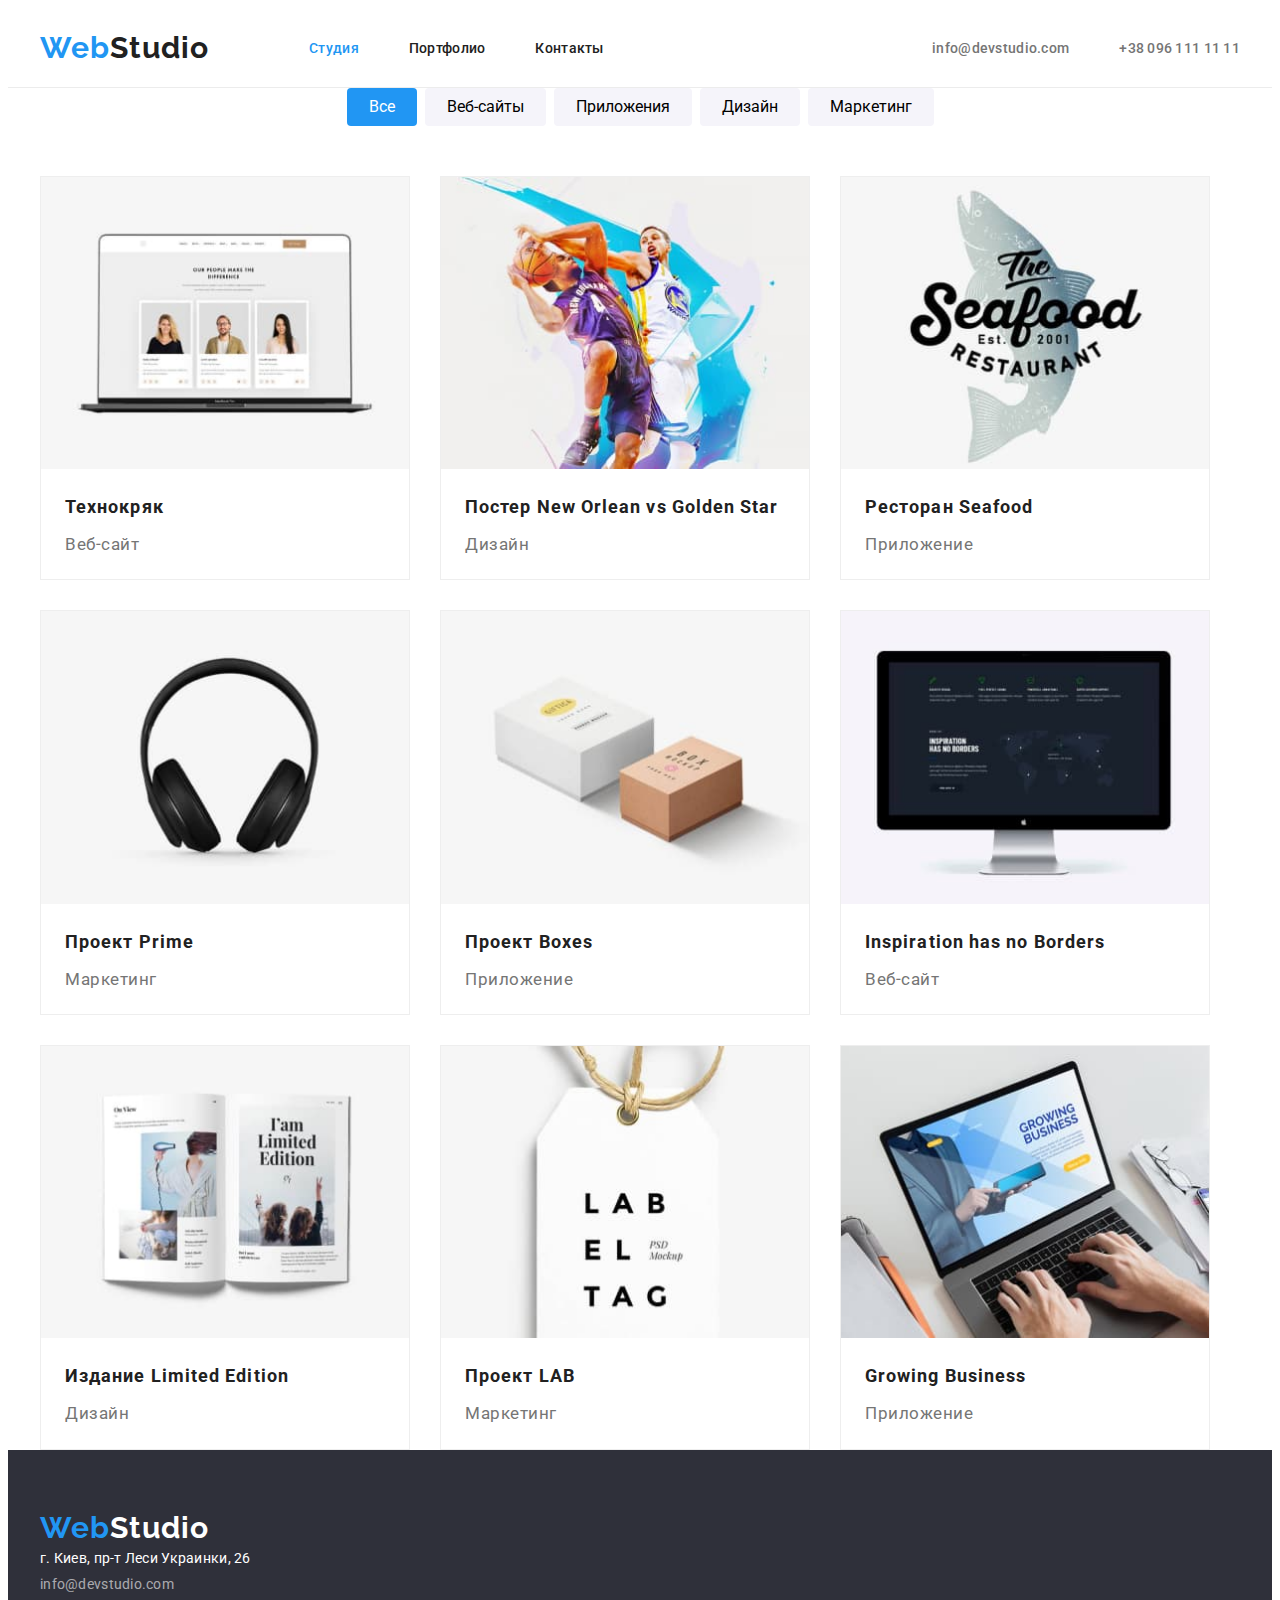
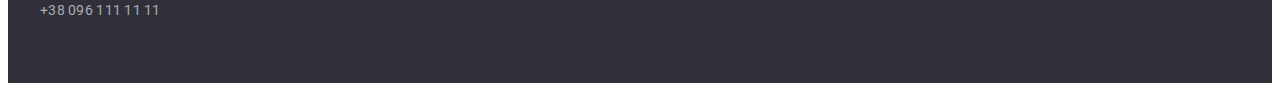
==== portfolio.html @ 48fd92da "Initial commit" ====
<!DOCTYPE html>
<html lang="ru">
  <head>
    <meta charset="UTF-8" />
    <meta http-equiv="X-UA-Compatible" content="IE=edge" />
    <meta name="viewport" content="width=device-width, initial-scale=1.0" />
    <title>GoIT-HomeWork-03</title>

    <link rel="preconnect" href="https://fonts.googleapis.com" />
    <link rel="preconnect" href="https://fonts.gstatic.com" crossorigin />
    <link
      href="https://fonts.googleapis.com/css2?family=Raleway:wght@700&family=Roboto:wght@400;500;700;900&display=swap"
      rel="stylesheet"
    />
    <link rel="stylesheet" href="./css/style.css" />
  </head>

  <body>
    <header class="header">
      <div class="wrapper header-wrapper">
        <nav class="header-navigation">
          <a href="./index.html" class="logo"><span>Web</span>Studio</a>
          <ul class="header-menu">
            <li><a class="header-menu-link active" href="./index.html">Студия</a></li>
            <li><a class="header-menu-link" href="./portfolio.html">Портфолио</a></li>
            <li><a class="header-menu-link" href="#">Контакты</a></li>
          </ul>
        </nav>
        <ul class="header-contacts">
          <li><a class="header-contacts-link" href="mailto:info@devstudio.com">info@devstudio.com</a></li>
          <li><a class="header-contacts-link" href="tel:+380961111111">+38 096 111 11 11</a></li>
        </ul>
      </div>
    </header>
    <main>
      <section class="portfolio">
        <div class="wrapper">
          <ul class="filter">
            <li class="filter-item">
              <button type="button" class="filter-btn current">Все</button>
            </li>
            <li class="filter-item">
              <button type="button" class="filter-btn">Веб-сайты</button>
            </li>
            <li class="filter-item">
              <button type="button" class="filter-btn">Приложения</button>
            </li>
            <li class="filter-item">
              <button type="button" class="filter-btn">Дизайн</button>
            </li>
            <li class="filter-item">
              <button type="button" class="filter-btn">Маркетинг</button>
            </li>
          </ul>

          <ul class="content">
            <li class="content-item">
              <a href="#" class="content-link">
                <img src="./images/web.jpg" alt="технокряк" width="368" />
                <h3>Технокряк</h3>
                <p>Веб-сайт</p>
              </a>
            </li>
            <li class="content-item">
              <a href="#" class="content-link">
                <img src="./images/design.jpg" alt="Постер New Orlean vs Golden Star" width="368" />
                <h3>Постер New Orlean vs Golden Star</h3>
                <p>Дизайн</p>
              </a>
            </li>
            <li class="content-item">
              <a href="#" class="content-link">
                <img src="./images/app.jpg" alt="Ресторан Seafood" width="368" />
                <h3>Ресторан Seafood</h3>
                <p>Приложение</p>
              </a>
            </li>
            <li class="content-item">
              <a href="#" class="content-link">
                <img src="./images/marketing.jpg" alt="Проект Prime" width="368" />
                <h3>Проект Prime</h3>
                <p>Маркетинг</p>
              </a>
            </li>
            <li class="content-item">
              <a href="#" class="content-link">
                <img src="./images/app2.jpg" alt="Проект Boxes" width="368" />
                <h3>Проект Boxes</h3>
                <p>Приложение</p>
              </a>
            </li>
            <li class="content-item">
              <a href="#" class="content-link">
                <img src="./images/web2.jpg" alt="Inspiration has no Borders" width="368" />
                <h3>Inspiration has no Borders</h3>
                <p>Веб-сайт</p>
              </a>
            </li>
            <li class="content-item">
              <a href="#" class="content-link">
                <img src="./images/design2.jpg" alt="Издание Limited Edition" width="368" />
                <h3>Издание Limited Edition</h3>
                <p>Дизайн</p>
              </a>
            </li>
            <li class="content-item">
              <a href="#" class="content-link">
                <img src="./images/marketing2.jpg" alt="Проект LAB" width="368" />
                <h3>Проект LAB</h3>
                <p>Маркетинг</p>
              </a>
            </li>
            <li class="content-item">
              <a href="#" class="content-link">
                <img src="./images/app3.jpg" alt="Growing Business" width="368" />
                <h3>Growing Business</h3>
                <p>Приложение</p>
              </a>
            </li>
          </ul>
        </div>
      </section>
    </main>
    <footer class="footer">
      <div class="wrapper footer-wrapper">
        <a href="./portfolio.html" class="footer-logo logo"><span>Web</span>Studio</a>
        <address class="footer-address">
          <ul class="footer-list">
            <li>
              <a
                class="footer-address_color"
                href="https://goo.gl/maps/piqngm7oDQpEDh6u6"
                target="_blank"
                rel="noopener nofollow noreferrer"
                >г. Киев, пр-т Леси Украинки, 26</a
              >
            </li>
            <li>
              <a class="footer-link_color" href="mailto:info@devstudio.com">info@devstudio.com</a>
            </li>
            <li><a class="footer-link_color" href="tel:+380961111111">+38 096 111 11 11</a></li>
          </ul>
        </address>
      </div>
    </footer>
  </body>
</html>
---- css/style.css ----
html {
  box-sizing: border-box;
}
*,
*::after,
*::before {
  box-sizing: inherit;
}
/* Стили для обнуления верхних отступов у элементов */
h1,
h2,
h3,
h4,
h5,
h6,
p {
  margin-top: 0;
}
/* Класс для обнуления базовых свойств у списков (ul) */
ul {
  list-style: none;
  padding-left: 0;
  margin: 0;
}

li {
  padding: 0;
  margin: 0;
}
/* Класс для обнуления базовых свойств у ссылок */
.link {
  text-decoration: none;
  color: inherit;
}
/* Свойства для корректного отображения картинок */
img {
  display: block;
  max-width: 100%;
  height: auto;
}
/* Свойства для обнуления курсива у address */
address {
  font-style: normal;
}

:root {
  --main-text-color: #212121;
  --second-text-color: #757575;
  --brend-color: #2196f3;
  --light-text-color: #ffffff;
  --dark-bg-color: #2f303a;
  --light-bg-color: #ffffff;
  --grey-bg-color: #f5f4fa;
  --brend-color-hover: #2195f3d0;
  --footer-text-color: rgba(255, 255, 255, 0.6);
}

body {
  background-color: var(--light-bg-color);
  font-family: 'Roboto';
  color: var(--main-text-color);
  font-size: 14px;
  letter-spacing: 0.02em;
}

.section {
  padding-top: 94px;
  padding-bottom: 94px;
}

.wrapper {
  max-width: 1200px;
  height: 100%;
  margin: 0 auto;
}

.section {
  padding-top: 94px;
  padding-bottom: 94px;
}

.header {
  height: 80px;
  border-bottom: 1px solid #ececec;
}

.header-wrapper {
  display: flex;
  justify-content: space-between;
  align-items: center;
}

.header-navigation,
.header-menu,
.header-contacts {
  display: flex;
}

.header-menu > li,
.header-contacts > li {
  display: flex;
  list-style: none;
  align-items: center;
}

.header-menu-link,
.header-contacts-link {
  color: var(--main-text-color);
  text-decoration: none;
  font-weight: 500;
  margin-left: 50px;
  transition: all 0.3s;
}

.header-contacts-link {
  color: var(--second-text-color);
}

.header-menu-link:hover,
.header-menu-link:focus,
.header-contacts-link:hover,
.header-contacts-link:focus,
.header-menu-link:active {
  color: var(--brend-color);
}

.logo {
  text-decoration: none;
  color: var(--main-text-color);
  font-family: 'Raleway';
  font-style: normal;
  font-weight: 700;
  font-size: 2.16em;
  letter-spacing: 0.03em;
  margin-right: 50px;
}

.logo > span {
  color: var(--brend-color);
}

.active {
  color: var(--brend-color);
}

.home {
  background-color: var(--dark-bg-color);
  height: 600px;
  text-align: center;
}

.home-title {
  color: var(--light-text-color);
  margin: 0 auto;
  padding-top: 200px;
  width: 696px;
  font-weight: 900;
  font-size: 36px;
  line-height: 1.36;
  letter-spacing: 0.06em;
  text-transform: uppercase;
}

.btn {
  border: none;
  border-radius: 4px;
  background-color: var(--brend-color);
  color: var(--light-text-color);
  font-weight: 700;
  font-size: 16px;
  letter-spacing: 0.06em;
  line-height: 1.8;
  transition: all 0.3s;
  cursor: pointer;
  padding: 10px 32px;
  margin-top: 30px;
}

.btn:hover {
  background-color: var(--brend-color-hover);
}

.visualy-hidden {
  margin: 0;
  position: absolute;
  width: 1px;
  height: 1px;
  margin: -1px;
  border: 0;
  padding: 0;
  white-space: nowrap;
  clip-path: inset(100%);
  clip: rect(0 0 0 0);
  overflow: hidden;
}

.peculiarities-list {
  display: flex;
  justify-content: space-between;
}

.peculiarities-item .peculiarities-item {
  width:270px;
  text-align: left;
}

.peculiarities-title {
  text-transform: uppercase;
  font-size: 14px;
  letter-spacing: 0.03em;
  line-height: 1.19;
}

.peculiarities-text {
  color: var(--second-text-color);
  letter-spacing: 0.03em;
  line-height: 1.7;
}

.section-title {
  font-size: 36px;
  letter-spacing: 0.03em;
  padding-bottom: 50px;
  text-align: center;
  margin-bottom: 0;
}

.business {
  padding-top: 0;
}

.business-list {
  display: flex;
  justify-content: space-between;
}

.team {
  background-color: var(--grey-bg-color);
}

.team-list {
  display: flex;
  justify-content: space-between;
}

.team-list .team-item {
  list-style: none;
  background-color: var(--light-bg-color);
  width: 270px;
  box-shadow: 0px 1px 3px rgba(0, 0, 0, 0.12), 0px 1px 1px rgba(0, 0, 0, 0.14),
    0px 2px 1px rgba(0, 0, 0, 0.2);
  border-radius: 0px 0px 4px 4px;
}

.team-title {
  font-weight: 500;
  font-size: 16px;
  line-height: 1.19;
  text-align: center;
  letter-spacing: 0.03em;
  margin: 30px 0 10px 0;
}

.team-text {
  color: var(--second-text-color);
  font-size: 1.2em;
  line-height: 1.19;
  text-align: center;
  letter-spacing: 0.03em;
  margin-bottom: 30px;
}

.footer {
  background-color: var(--dark-bg-color);
}

.footer-wrapper {
  text-align: left;
  display: flex;
  flex-direction: column;
  padding: 60px 0;
}

.footer-logo {
  color: var(--light-text-color);
}

address {
  font-style: normal;
}

.footer-list {
  padding: 0;
}

.footer-list > li {
  list-style: none;
  padding: 5px 0;
}

.footer-link_color {
  text-decoration: none;
  color: var(--footer-text-color);
  transition: all 0.3s;
}

.footer-link_color:hover,
.footer-link_color:focus {
  color: var(--brend-color);
}

.footer-address_color {
  color: var(--light-text-color);
  text-decoration: none;
  transition: 0.3s;
}



/* ------------------------------------------------------------------ */
/* ---------------------- portfolio styles -------------------------- */
/* ------------------------------------------------------------------ */



.filter {
  display: flex;
  align-items: center;
  justify-content: center;
  padding-bottom: 50px;
}

.filter-item {
  list-style: none;
  margin: 0 4px;
}

.filter-btn {
  font-family: inherit;
  background-color: var(--grey-bg-color);
  border: none;
  border-radius: 4px;
  font-size: 16px;
  line-height: 1.6;
  padding: 6px 22px;
  cursor: pointer;
  transition: all 0.3s;
}

.filter-btn:hover,
.filter-btn:focus,
.filter-btn:active {
  background-color: var(--brend-color);
  color: var(--light-text-color);
}

.current {
  background-color: var(--brend-color);
  color: var(--light-text-color);
}

.content {
  display: flex;
  flex-wrap: wrap;
  gap: 30px;
  padding: 0;
}

.content-item {
  list-style: none;
  border: 1px solid #eeeeee;
}

.content-link {
  text-decoration: none;
  text-align: left;
}

.content-link h3 {
  color: var(--main-text-color);
  font-size: 18px;
  line-height: 2;
  letter-spacing: 0.06em;
  padding: 20px 24px 2px 24px;
  margin: 0;
}

.content-link p {
  letter-spacing: 0.03em;
  font-size: 1.2em;
  line-height: 1.8;
  padding: 2px 24px 20px 24px;
  margin: 0;
  color: var(--second-text-color);
}
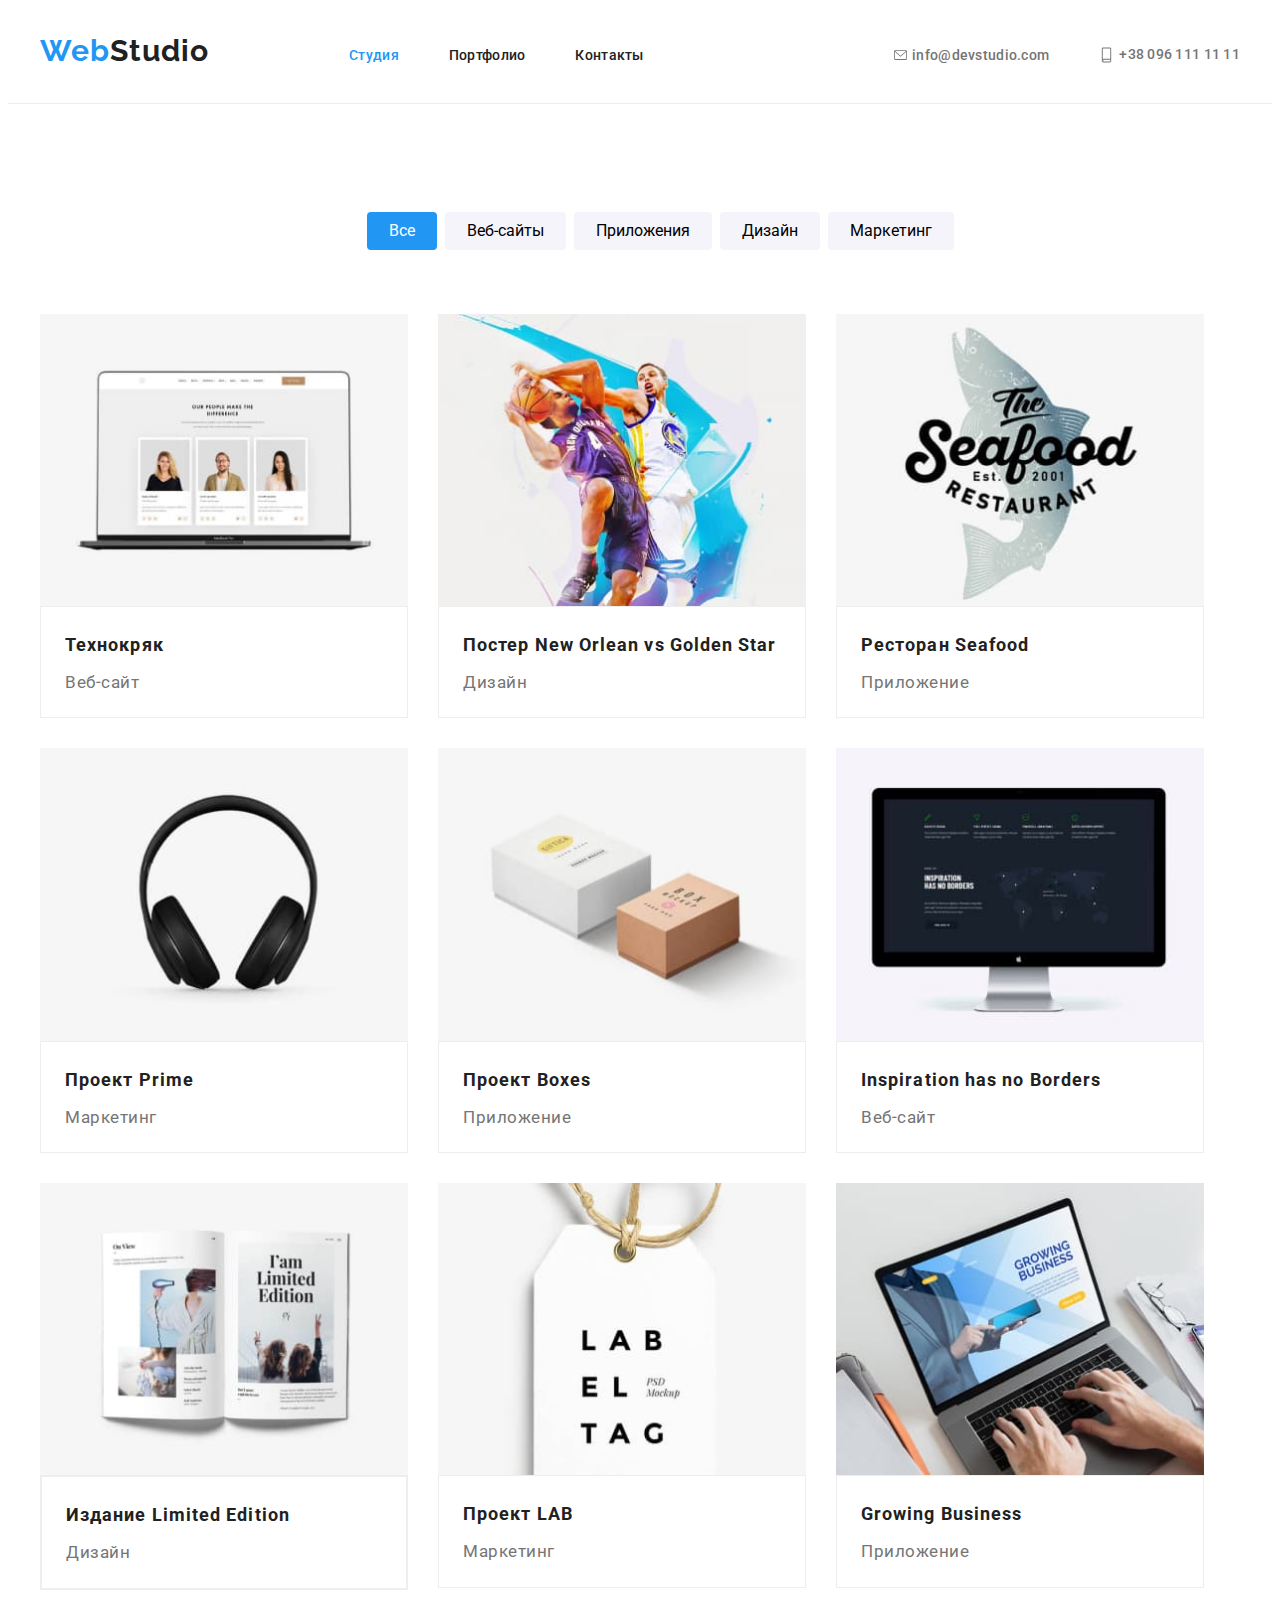
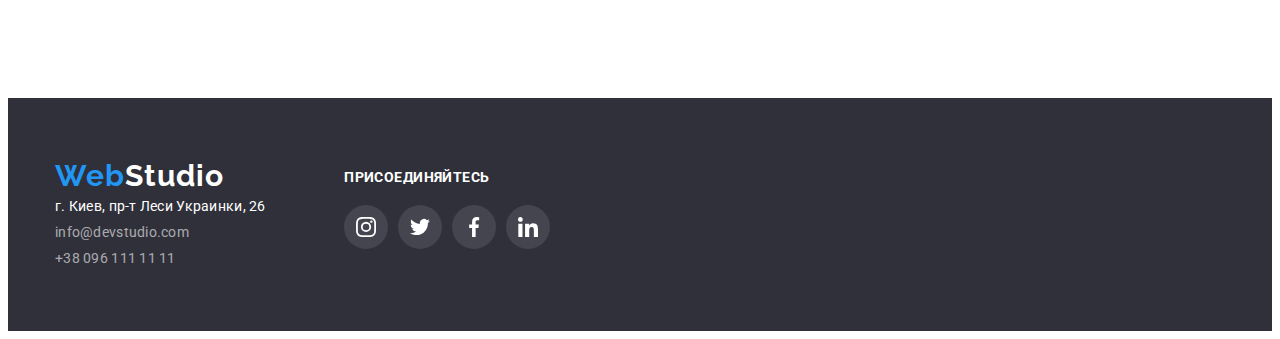
==== commit be95a6ce: "add svg img and create new section" ====
--- a/portfolio.html
+++ b/portfolio.html
@@ -27,13 +27,13 @@
           </ul>
         </nav>
         <ul class="header-contacts">
-          <li><a class="header-contacts-link" href="mailto:info@devstudio.com">info@devstudio.com</a></li>
-          <li><a class="header-contacts-link" href="tel:+380961111111">+38 096 111 11 11</a></li>
+          <li class="item"><a class="header-contacts-link" href="mailto:info@devstudio.com"><svg class="link-icon" width="18" height="16"><use href="./images/symbol-defs.svg#icon-mail"></use></svg> info@devstudio.com</a></li>
+          <li class="item"><a class="header-contacts-link" href="tel:+380961111111"><svg class="link-icon icon-smartphone" width="20" height="18"><use href="./images/symbol-defs.svg#icon-smartphone"></use></svg> +38 096 111 11 11</a></li>
         </ul>
       </div>
     </header>
     <main>
-      <section class="portfolio">
+      <section class="portfolio section">
         <div class="wrapper">
           <ul class="filter">
             <li class="filter-item">
@@ -57,64 +57,84 @@
             <li class="content-item">
               <a href="#" class="content-link">
                 <img src="./images/web.jpg" alt="технокряк" width="368" />
-                <h3>Технокряк</h3>
-                <p>Веб-сайт</p>
+                <div class="content-desc">
+                  <h3>Технокряк</h3>
+                  <p>Веб-сайт</p>
+                </div>
               </a>
             </li>
             <li class="content-item">
               <a href="#" class="content-link">
                 <img src="./images/design.jpg" alt="Постер New Orlean vs Golden Star" width="368" />
-                <h3>Постер New Orlean vs Golden Star</h3>
-                <p>Дизайн</p>
+                <div class="content-desc">
+                  <h3>Постер New Orlean vs Golden Star</h3>
+                  <p>Дизайн</p>
+                </div>
               </a>
             </li>
             <li class="content-item">
               <a href="#" class="content-link">
                 <img src="./images/app.jpg" alt="Ресторан Seafood" width="368" />
-                <h3>Ресторан Seafood</h3>
-                <p>Приложение</p>
+                <div class="content-desc">
+                  <h3>Ресторан Seafood</h3>
+                  <p>Приложение</p>
+                </div class="content-desc">
               </a>
             </li>
             <li class="content-item">
               <a href="#" class="content-link">
                 <img src="./images/marketing.jpg" alt="Проект Prime" width="368" />
-                <h3>Проект Prime</h3>
-                <p>Маркетинг</p>
+                <div class="content-desc">
+                  <h3>Проект Prime</h3>
+                  <p>Маркетинг</p>
+                </div class="content-desc">
               </a>
             </li>
             <li class="content-item">
               <a href="#" class="content-link">
                 <img src="./images/app2.jpg" alt="Проект Boxes" width="368" />
-                <h3>Проект Boxes</h3>
-                <p>Приложение</p>
+                <div class="content-desc">
+                  <h3>Проект Boxes</h3>
+                  <p>Приложение</p>
+                </div>
               </a>
             </li>
             <li class="content-item">
               <a href="#" class="content-link">
                 <img src="./images/web2.jpg" alt="Inspiration has no Borders" width="368" />
-                <h3>Inspiration has no Borders</h3>
-                <p>Веб-сайт</p>
+                <div class="content-desc">
+                  <h3>Inspiration has no Borders</h3>
+                  <p>Веб-сайт</p>
+                </div>
               </a>
             </li>
             <li class="content-item">
               <a href="#" class="content-link">
                 <img src="./images/design2.jpg" alt="Издание Limited Edition" width="368" />
-                <h3>Издание Limited Edition</h3>
-                <p>Дизайн</p>
+                <div class="content-desc">
+                  <div class="content-desc">
+                    <h3>Издание Limited Edition</h3>
+                    <p>Дизайн</p>
+                  </div>
+                </div>
               </a>
             </li>
             <li class="content-item">
               <a href="#" class="content-link">
                 <img src="./images/marketing2.jpg" alt="Проект LAB" width="368" />
-                <h3>Проект LAB</h3>
-                <p>Маркетинг</p>
+                <div class="content-desc">
+                  <h3>Проект LAB</h3>
+                  <p>Маркетинг</p>
+                </div>
               </a>
             </li>
             <li class="content-item">
               <a href="#" class="content-link">
                 <img src="./images/app3.jpg" alt="Growing Business" width="368" />
-                <h3>Growing Business</h3>
-                <p>Приложение</p>
+                <div class="content-desc">
+                  <h3>Growing Business</h3>
+                  <p>Приложение</p>
+                </div>
               </a>
             </li>
           </ul>
@@ -123,24 +143,56 @@
     </main>
     <footer class="footer">
       <div class="wrapper footer-wrapper">
-        <a href="./portfolio.html" class="footer-logo logo"><span>Web</span>Studio</a>
-        <address class="footer-address">
-          <ul class="footer-list">
-            <li>
-              <a
-                class="footer-address_color"
-                href="https://goo.gl/maps/piqngm7oDQpEDh6u6"
-                target="_blank"
-                rel="noopener nofollow noreferrer"
-                >г. Киев, пр-т Леси Украинки, 26</a
-              >
-            </li>
-            <li>
-              <a class="footer-link_color" href="mailto:info@devstudio.com">info@devstudio.com</a>
-            </li>
-            <li><a class="footer-link_color" href="tel:+380961111111">+38 096 111 11 11</a></li>
-          </ul>
-        </address>
+        <div>
+          <a href="./index.html" class="footer-logo logo"><span>Web</span>Studio</a>
+          <address class="footer-address">
+            <ul class="footer-list list">
+              <li class="item">
+                <a
+                  class="footer-address_color"
+                  href="https://goo.gl/maps/piqngm7oDQpEDh6u6"
+                  target="_blank"
+                  rel="noopener nofollow noreferrer"
+                  >г. Киев, пр-т Леси Украинки, 26</a
+                >
+              </li>
+              <li class="item">
+                <a class="footer-link_color" href="mailto:info@devstudio.com">info@devstudio.com</a>
+              </li>
+              <li class="item">
+                <a class="footer-link_color" href="tel:+380961111111">+38 096 111 11 11</a>
+              </li>
+            </ul>
+          </address>
+        </div>
+        <div class="footer-social-wrapper">
+          <p class="footer-social-text">присоединяйтесь</p>
+          <div class="social">
+            <div class="footer-social">
+              <a class="social-link footer-social-link" href="#">
+                <svg width="20" height="20">
+                  <use href="./images/symbol-defs.svg#icon-instagram"></use>
+                </svg>
+              </a>
+              <a class="social-link footer-social-link" href="#">
+                <svg width="20" height="20">
+                  <use href="./images/symbol-defs.svg#icon-twitter"></use>
+                </svg>
+              </a>
+              <a class="social-link footer-social-link" href="#">
+                <svg width="20" height="20">
+                  <use href="./images/symbol-defs.svg#icon-facebook"></use>
+                </svg>
+              </a>
+              <a class="social-link footer-social-link" href="#">
+                <svg width="20" height="20">
+                  <use href="./images/symbol-defs.svg#icon-linkedin"></use>
+                </svg>
+              </a>
+  
+            </div>
+        </div>
+        </div>
       </div>
     </footer>
   </body>
--- a/css/style.css
+++ b/css/style.css
@@ -14,16 +14,16 @@
 h5,
 h6,
 p {
-  margin-top: 0;
+  margin: 0;
 }
 /* Класс для обнуления базовых свойств у списков (ul) */
-ul {
+.list {
   list-style: none;
   padding-left: 0;
   margin: 0;
 }
 
-li {
+.item {
   padding: 0;
   margin: 0;
 }
@@ -53,6 +53,7 @@
   --grey-bg-color: #f5f4fa;
   --brend-color-hover: #2195f3d0;
   --footer-text-color: rgba(255, 255, 255, 0.6);
+  --social-color: #afb1b8;
 }
 
 body {
@@ -70,17 +71,12 @@
 
 .wrapper {
   max-width: 1200px;
-  height: 100%;
   margin: 0 auto;
 }
 
-.section {
-  padding-top: 94px;
-  padding-bottom: 94px;
-}
+/* -----------------HEADER----------------- */
 
 .header {
-  height: 80px;
   border-bottom: 1px solid #ececec;
 }
 
@@ -88,6 +84,8 @@
   display: flex;
   justify-content: space-between;
   align-items: center;
+  padding-top: 24px;
+  padding-bottom: 25px;
 }
 
 .header-navigation,
@@ -103,8 +101,7 @@
   align-items: center;
 }
 
-.header-menu-link,
-.header-contacts-link {
+.header-menu-link {
   color: var(--main-text-color);
   text-decoration: none;
   font-weight: 500;
@@ -114,6 +111,20 @@
 
 .header-contacts-link {
   color: var(--second-text-color);
+  display: flex;
+  text-decoration: none;
+  font-weight: 500;
+  margin-left: 50px;
+  transition: all 0.3s;
+}
+
+.link-icon {
+  padding-right: 5px;
+  fill: currentColor;
+}
+
+.icon-smartphone {
+  fill: currentColor;
 }
 
 .header-menu-link:hover,
@@ -143,22 +154,31 @@
   color: var(--brend-color);
 }
 
+/* -----------------HOME----------------- */
+
 .home {
   background-color: var(--dark-bg-color);
-  height: 600px;
+  background-image: linear-gradient(rgba(47, 48, 58, 0.4), rgba(47, 48, 58, 0.4)),
+    url(../images/hero-bg.jpg);
+  /* background: no-repeat url(../images/hero-bg.jpg); */
+  background-position: center;
+  background-size: cover;
   text-align: center;
+  max-width: 1600px;
+  padding: 200px 0;
+  margin: 0 auto;
 }
 
 .home-title {
   color: var(--light-text-color);
   margin: 0 auto;
-  padding-top: 200px;
   width: 696px;
   font-weight: 900;
   font-size: 36px;
   line-height: 1.36;
   letter-spacing: 0.06em;
   text-transform: uppercase;
+  margin-bottom: 30px;
 }
 
 .btn {
@@ -173,12 +193,13 @@
   transition: all 0.3s;
   cursor: pointer;
   padding: 10px 32px;
-  margin-top: 30px;
 }
 
 .btn:hover {
   background-color: var(--brend-color-hover);
 }
+
+/* -----------------PECULIARITIES----------------- */
 
 .visualy-hidden {
   margin: 0;
@@ -199,9 +220,16 @@
   justify-content: space-between;
 }
 
-.peculiarities-item .peculiarities-item {
-  width:270px;
+.peculiarities-item {
+  width: 270px;
   text-align: left;
+  margin: 15px;
+}
+
+.peculiarities-img {
+  background-color: #f5f4fa;
+  padding: 25px 100px;
+  border-radius: 4px;
 }
 
 .peculiarities-title {
@@ -209,6 +237,7 @@
   font-size: 14px;
   letter-spacing: 0.03em;
   line-height: 1.19;
+  margin-top: 30px;
 }
 
 .peculiarities-text {
@@ -216,6 +245,8 @@
   letter-spacing: 0.03em;
   line-height: 1.7;
 }
+
+/* -----------------BUSINESS----------------- */
 
 .section-title {
   font-size: 36px;
@@ -232,7 +263,10 @@
 .business-list {
   display: flex;
   justify-content: space-between;
-}
+  padding: 0 15px;
+}
+
+/* -----------------TEAM----------------- */
 
 .team {
   background-color: var(--grey-bg-color);
@@ -241,9 +275,10 @@
 .team-list {
   display: flex;
   justify-content: space-between;
-}
-
-.team-list .team-item {
+  padding: 0 15px;
+}
+
+.team-item {
   list-style: none;
   background-color: var(--light-bg-color);
   width: 270px;
@@ -258,7 +293,7 @@
   line-height: 1.19;
   text-align: center;
   letter-spacing: 0.03em;
-  margin: 30px 0 10px 0;
+  padding: 30px 0 10px 0;
 }
 
 .team-text {
@@ -267,8 +302,60 @@
   line-height: 1.19;
   text-align: center;
   letter-spacing: 0.03em;
-  margin-bottom: 30px;
-}
+  padding-bottom: 16px;
+}
+
+.team-social {
+  display: flex;
+  justify-content: space-between;
+  margin: 0 32px 30px 32px;
+}
+
+.social-link {
+  display: block;
+  border-radius: 50%;
+  width: 44px;
+  height: 44px;
+  transition: 0.3s;
+  display: flex;
+  justify-content: center;
+  align-items: center;
+  fill: var(--social-color);
+}
+
+.social-link:hover {
+  background-color: var(--brend-color);
+  fill: #ffffff;
+}
+
+
+
+/* -----------------CLIENTS----------------- */
+
+.clients-wrapper {
+  padding: 0 15px;
+  display: flex;
+  justify-content: space-between;
+}
+
+.clients-company {
+  display: flex;
+  justify-content: center;
+  align-items: center;
+  padding: 16px 32px;
+  border: 1px solid var(--social-color);
+  border-radius: 4px;
+  fill: var(--social-color);
+  transition: 0.3s;
+}
+
+.clients-company:hover {
+  border: 1px solid var(--brend-color);
+  fill: var(--brend-color);
+}
+
+
+/* -----------------FOOTER----------------- */
 
 .footer {
   background-color: var(--dark-bg-color);
@@ -277,8 +364,7 @@
 .footer-wrapper {
   text-align: left;
   display: flex;
-  flex-direction: column;
-  padding: 60px 0;
+  padding: 60px 15px;
 }
 
 .footer-logo {
@@ -315,13 +401,37 @@
   transition: 0.3s;
 }
 
-
+.footer-social-wrapper {
+  margin-left: 70px;
+}
+
+.footer-social-text {
+  color: var(--light-text-color);
+  font-weight: 700;
+  font-size: 14px;
+  line-height: 1.14;
+  letter-spacing: 0.03em;
+  text-transform: uppercase;
+  padding-top: 12px;
+  padding-bottom: 20px;
+}
+
+.footer-social {
+  display: flex;
+  gap: 10px;
+}
+
+.footer-social-link {
+  background-color: rgba(255, 255, 255, 0.1);
+  fill: var(--light-text-color);
+}
+
+.footer-social-link:hover {
+}
 
 /* ------------------------------------------------------------------ */
 /* ---------------------- portfolio styles -------------------------- */
 /* ------------------------------------------------------------------ */
-
-
 
 .filter {
   display: flex;
@@ -368,12 +478,15 @@
 
 .content-item {
   list-style: none;
+}
+
+.content-link {
+  text-decoration: none;
+  text-align: left;
+}
+
+.content-desc {
   border: 1px solid #eeeeee;
-}
-
-.content-link {
-  text-decoration: none;
-  text-align: left;
 }
 
 .content-link h3 {
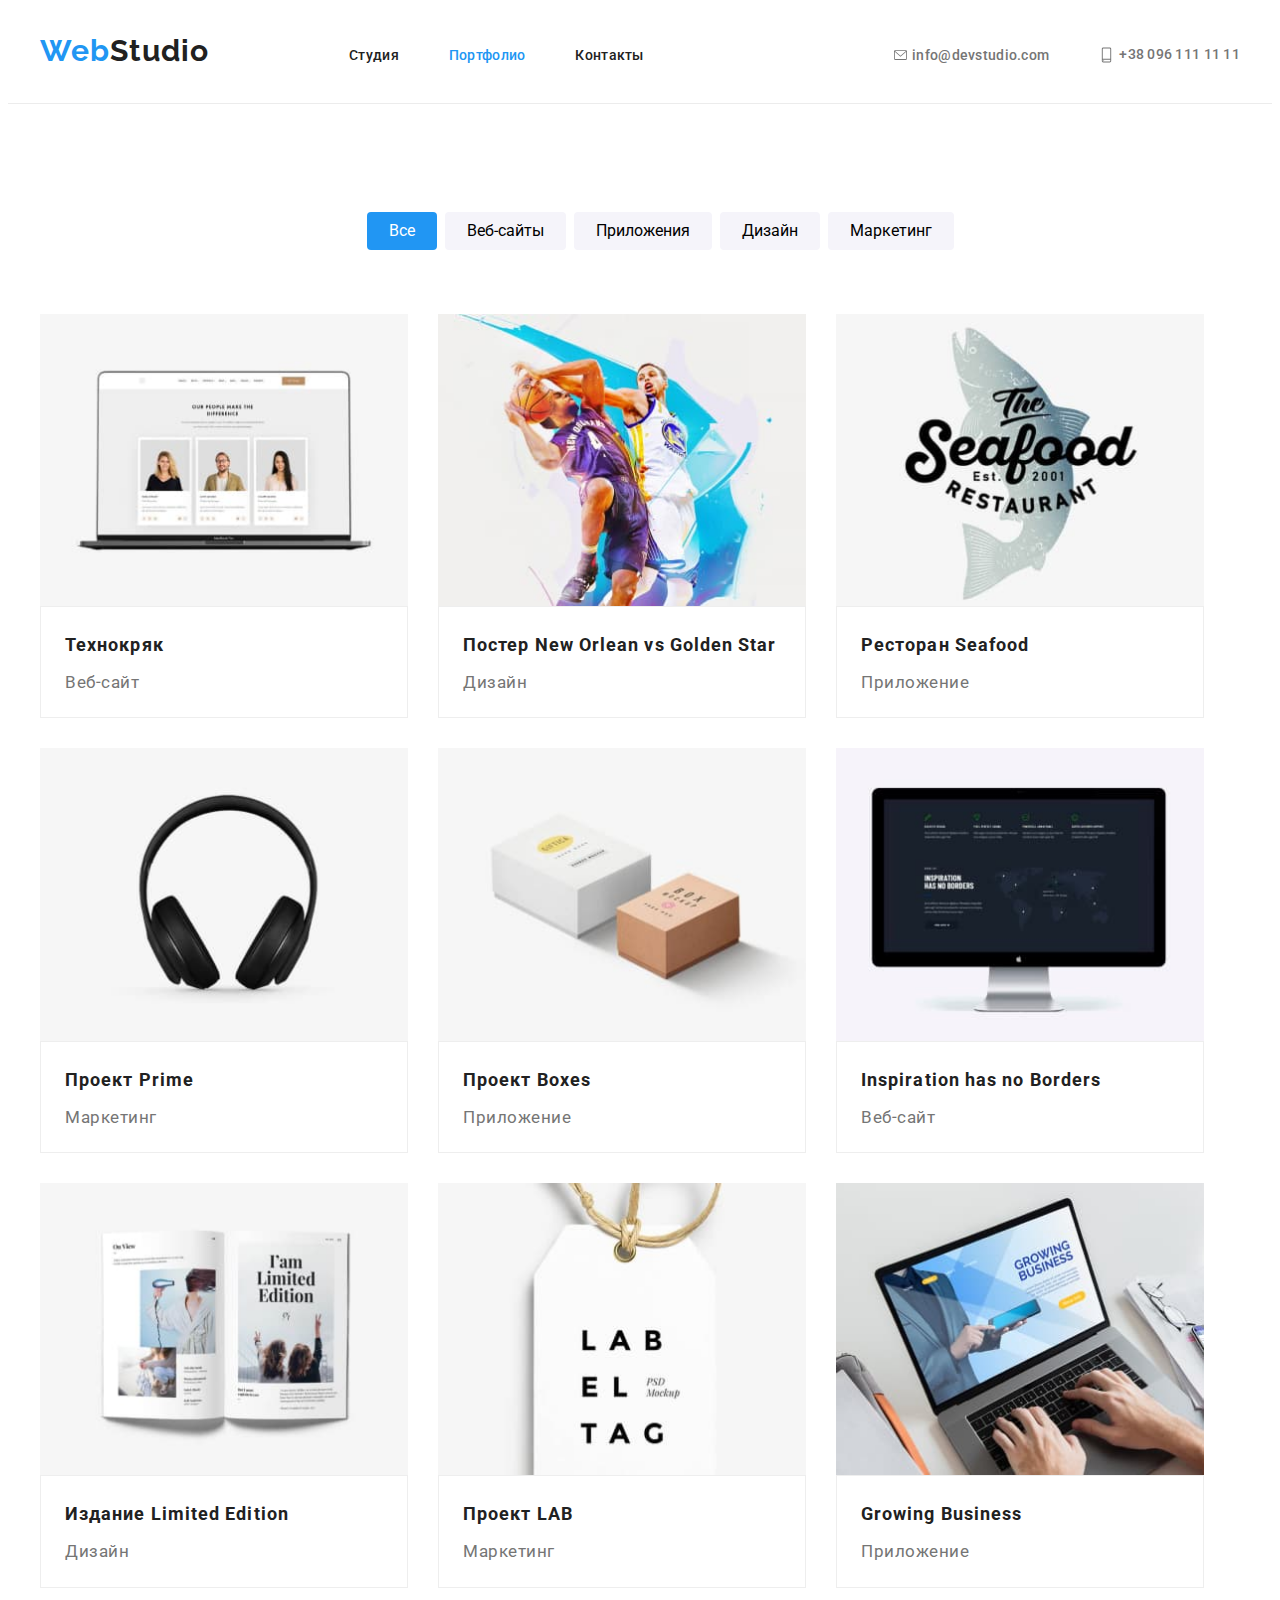
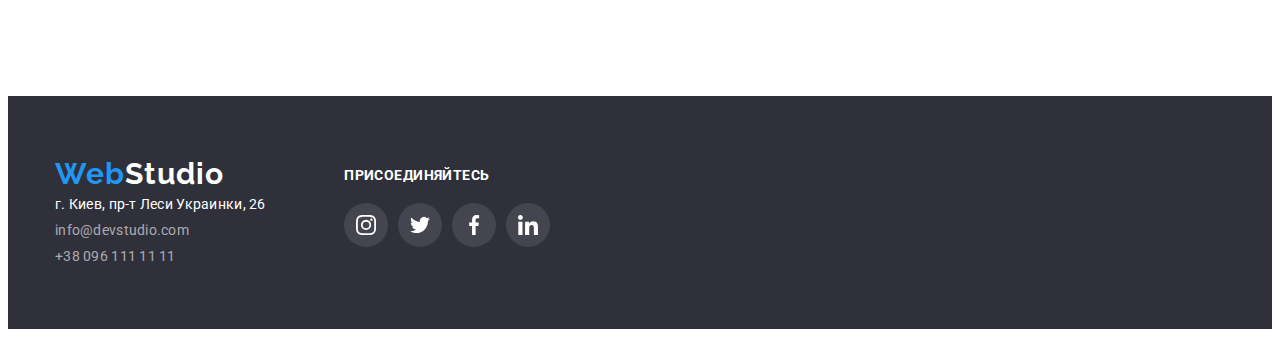
==== commit 07081ee1: "fix sprite and add shadow in portfolio" ====
--- a/portfolio.html
+++ b/portfolio.html
@@ -4,7 +4,7 @@
     <meta charset="UTF-8" />
     <meta http-equiv="X-UA-Compatible" content="IE=edge" />
     <meta name="viewport" content="width=device-width, initial-scale=1.0" />
-    <title>GoIT-HomeWork-03</title>
+    <title>GoIT-HomeWork-04</title>
 
     <link rel="preconnect" href="https://fonts.googleapis.com" />
     <link rel="preconnect" href="https://fonts.gstatic.com" crossorigin />
@@ -21,14 +21,28 @@
         <nav class="header-navigation">
           <a href="./index.html" class="logo"><span>Web</span>Studio</a>
           <ul class="header-menu">
-            <li><a class="header-menu-link active" href="./index.html">Студия</a></li>
-            <li><a class="header-menu-link" href="./portfolio.html">Портфолио</a></li>
+            <li><a class="header-menu-link" href="./index.html">Студия</a></li>
+            <li><a class="header-menu-link active" href="./portfolio.html">Портфолио</a></li>
             <li><a class="header-menu-link" href="#">Контакты</a></li>
           </ul>
         </nav>
         <ul class="header-contacts">
-          <li class="item"><a class="header-contacts-link" href="mailto:info@devstudio.com"><svg class="link-icon" width="18" height="16"><use href="./images/symbol-defs.svg#icon-mail"></use></svg> info@devstudio.com</a></li>
-          <li class="item"><a class="header-contacts-link" href="tel:+380961111111"><svg class="link-icon icon-smartphone" width="20" height="18"><use href="./images/symbol-defs.svg#icon-smartphone"></use></svg> +38 096 111 11 11</a></li>
+          <li class="item">
+            <a class="header-contacts-link" href="mailto:info@devstudio.com"
+              ><svg class="link-icon" width="18" height="16">
+                <use href="./images/sprite.svg#icon-mail"></use>
+              </svg>
+              info@devstudio.com</a
+            >
+          </li>
+          <li class="item">
+            <a class="header-contacts-link" href="tel:+380961111111"
+              ><svg class="link-icon icon-smartphone" width="20" height="18">
+                <use href="./images/sprite.svg#icon-smartphone"></use>
+              </svg>
+              +38 096 111 11 11</a
+            >
+          </li>
         </ul>
       </div>
     </header>
@@ -78,7 +92,7 @@
                 <div class="content-desc">
                   <h3>Ресторан Seafood</h3>
                   <p>Приложение</p>
-                </div class="content-desc">
+                </div>
               </a>
             </li>
             <li class="content-item">
@@ -87,7 +101,7 @@
                 <div class="content-desc">
                   <h3>Проект Prime</h3>
                   <p>Маркетинг</p>
-                </div class="content-desc">
+                </div>
               </a>
             </li>
             <li class="content-item">
@@ -112,10 +126,8 @@
               <a href="#" class="content-link">
                 <img src="./images/design2.jpg" alt="Издание Limited Edition" width="368" />
                 <div class="content-desc">
-                  <div class="content-desc">
-                    <h3>Издание Limited Edition</h3>
-                    <p>Дизайн</p>
-                  </div>
+                  <h3>Издание Limited Edition</h3>
+                  <p>Дизайн</p>
                 </div>
               </a>
             </li>
@@ -169,29 +181,40 @@
           <p class="footer-social-text">присоединяйтесь</p>
           <div class="social">
             <div class="footer-social">
-              <a class="social-link footer-social-link" href="#">
-                <svg width="20" height="20">
-                  <use href="./images/symbol-defs.svg#icon-instagram"></use>
-                </svg>
-              </a>
-              <a class="social-link footer-social-link" href="#">
-                <svg width="20" height="20">
-                  <use href="./images/symbol-defs.svg#icon-twitter"></use>
-                </svg>
-              </a>
-              <a class="social-link footer-social-link" href="#">
-                <svg width="20" height="20">
-                  <use href="./images/symbol-defs.svg#icon-facebook"></use>
-                </svg>
-              </a>
-              <a class="social-link footer-social-link" href="#">
-                <svg width="20" height="20">
-                  <use href="./images/symbol-defs.svg#icon-linkedin"></use>
-                </svg>
-              </a>
-  
+              <a
+                class="social-link footer-social-link"
+                href="https://instagram.com"
+                target="_blank"
+              >
+                <svg width="20" height="20">
+                  <use href="./images/sprite.svg#icon-instagram"></use>
+                </svg>
+              </a>
+              <a class="social-link footer-social-link" href="https://twitter.com" target="_blank">
+                <svg width="20" height="20">
+                  <use href="./images/sprite.svg#icon-twitter"></use>
+                </svg>
+              </a>
+              <a
+                class="social-link footer-social-link"
+                href="https://www.facebook.com"
+                target="_blank"
+              >
+                <svg width="20" height="20">
+                  <use href="./images/sprite.svg#icon-facebook"></use>
+                </svg>
+              </a>
+              <a
+                class="social-link footer-social-link"
+                href="https://www.linkedin.com"
+                target="_blank"
+              >
+                <svg width="20" height="20">
+                  <use href="./images/sprite.svg#icon-linkedin"></use>
+                </svg>
+              </a>
             </div>
-        </div>
+          </div>
         </div>
       </div>
     </footer>
--- a/css/style.css
+++ b/css/style.css
@@ -323,12 +323,11 @@
   fill: var(--social-color);
 }
 
-.social-link:hover {
+.social-link:hover,
+.social-link:focus {
   background-color: var(--brend-color);
   fill: #ffffff;
 }
-
-
 
 /* -----------------CLIENTS----------------- */
 
@@ -349,11 +348,11 @@
   transition: 0.3s;
 }
 
-.clients-company:hover {
+.clients-company:hover,
+.clients-company:focus {
   border: 1px solid var(--brend-color);
   fill: var(--brend-color);
 }
-
 
 /* -----------------FOOTER----------------- */
 
@@ -426,8 +425,6 @@
   fill: var(--light-text-color);
 }
 
-.footer-social-link:hover {
-}
 
 /* ------------------------------------------------------------------ */
 /* ---------------------- portfolio styles -------------------------- */
@@ -478,6 +475,13 @@
 
 .content-item {
   list-style: none;
+  transition: 0.3s;
+}
+
+.content-item:hover,      
+.content-item:focus {
+box-shadow: 0px 1px 1px rgba(0, 0, 0, 0.12), 0px 4px 4px rgba(0, 0, 0, 0.06),
+    1px 4px 6px rgba(0, 0, 0, 0.16);
 }
 
 .content-link {
